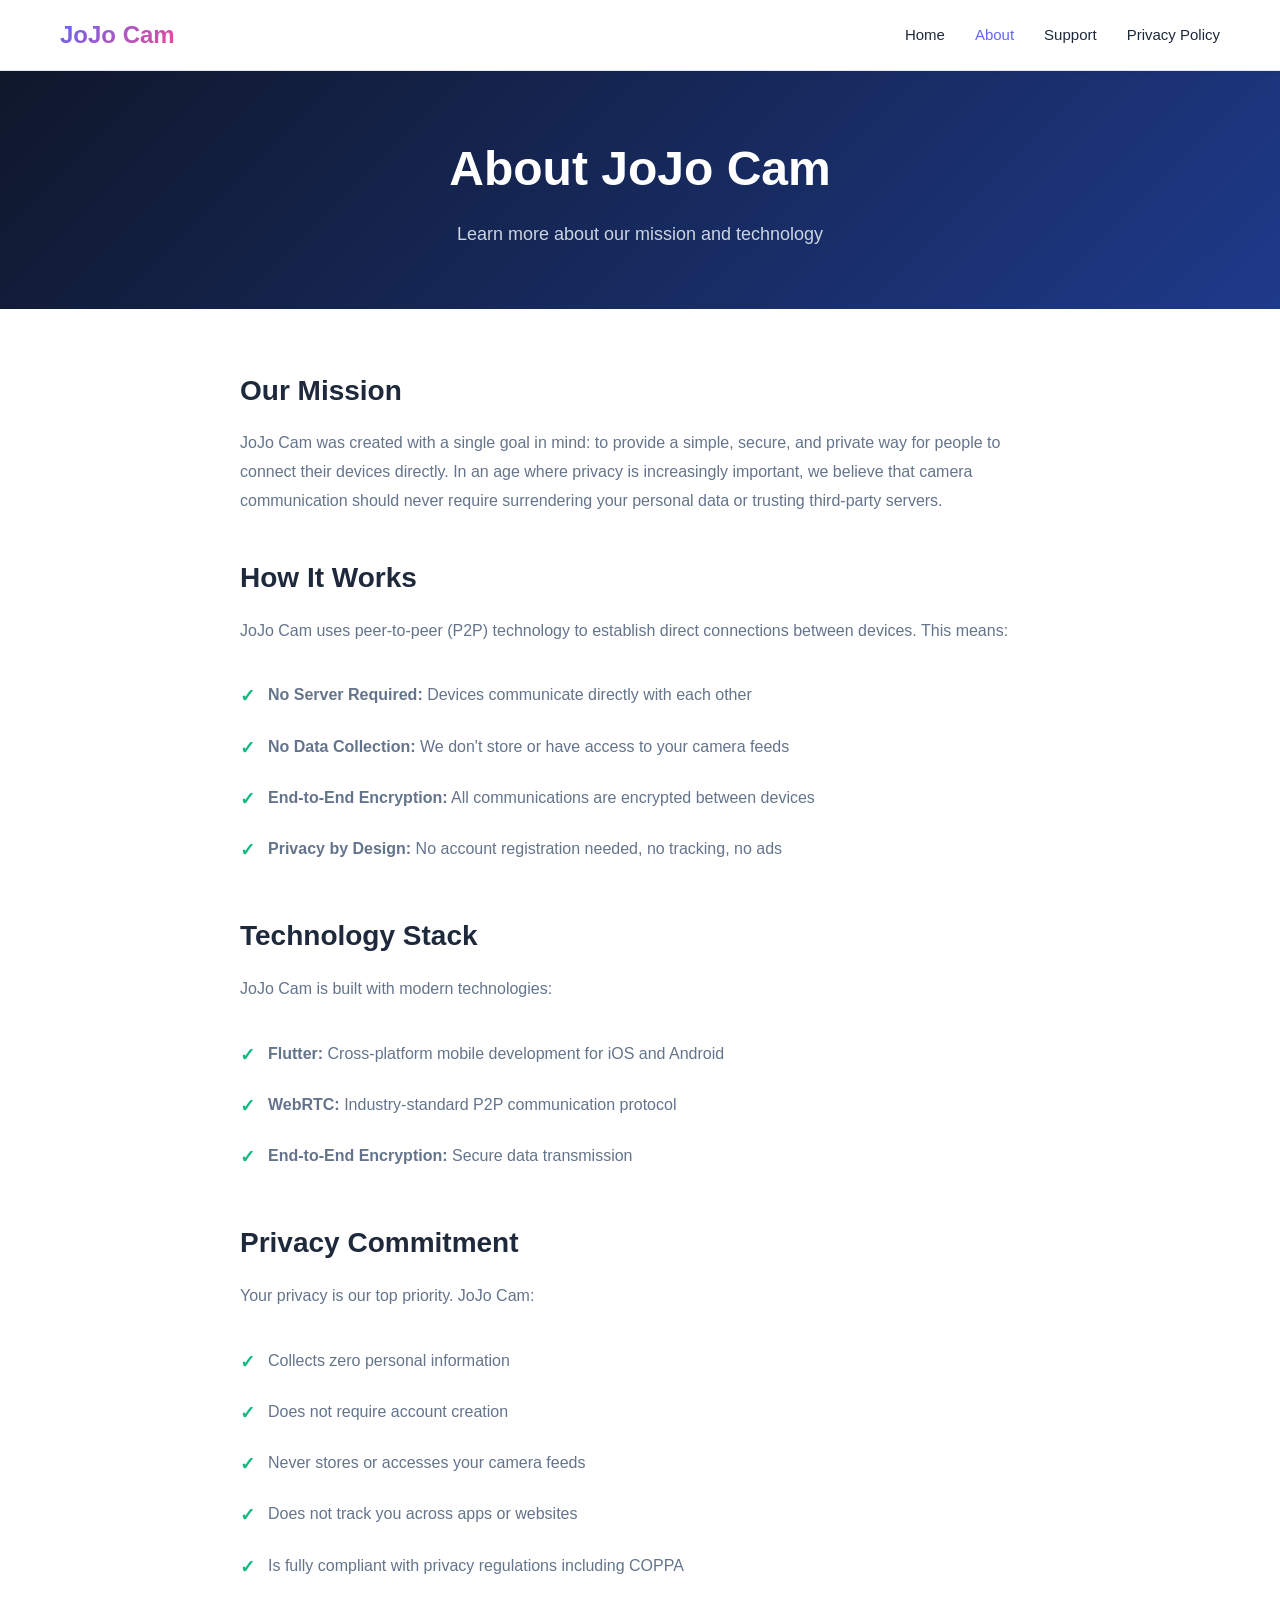
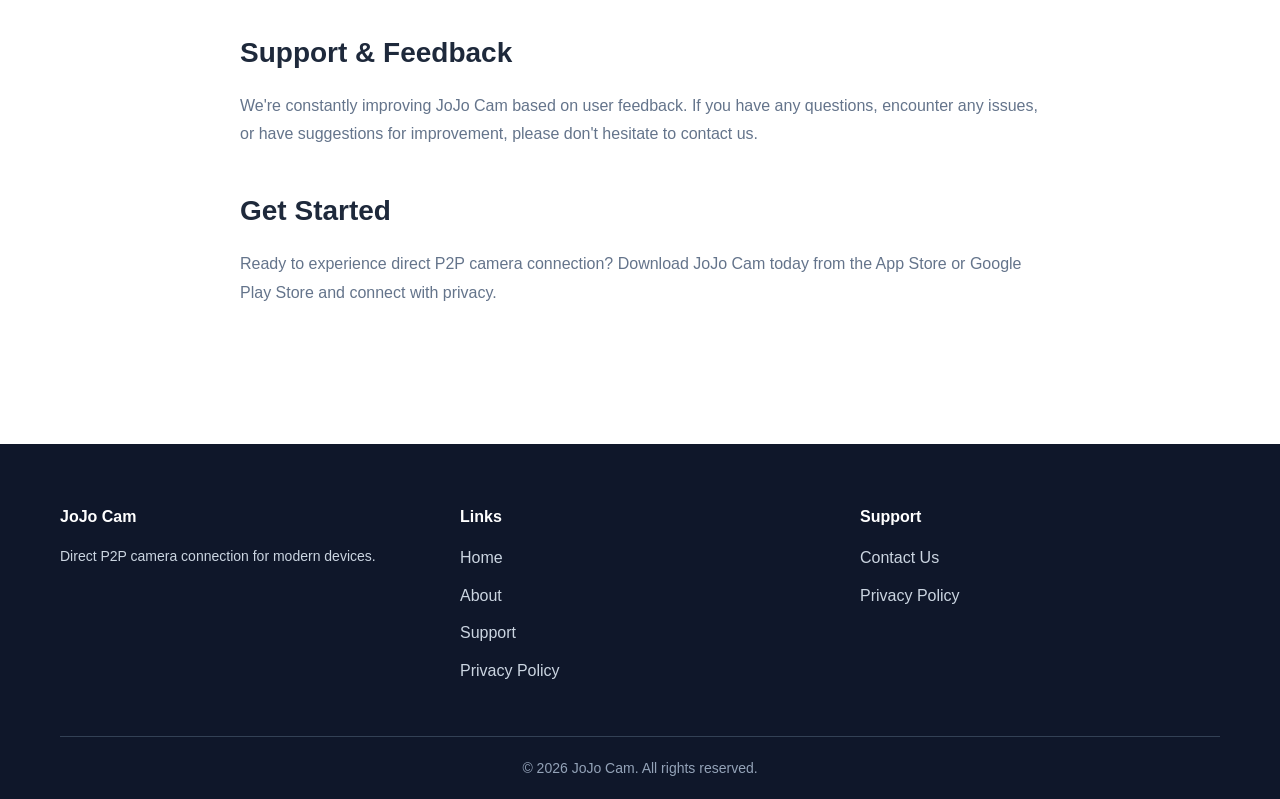
==== about.html @ 6896fc53 "first init first init" ====
<!DOCTYPE html>
<html lang="en">
<head>
    <meta charset="UTF-8">
    <meta name="viewport" content="width=device-width, initial-scale=1.0">
    <title>About JoJo Cam</title>
    <link rel="stylesheet" href="styles.css">
</head>
<body>
    <!-- Navigation -->
    <nav class="navbar">
        <div class="nav-container">
            <div class="logo">
                <a href="index.html">
                    <span class="logo-text">JoJo Cam</span>
                </a>
            </div>
            <ul class="nav-menu">
                <li><a href="index.html">Home</a></li>
                <li><a href="about.html" class="active">About</a></li>
                <li><a href="support.html">Support</a></li>
                <li><a href="privacy.html">Privacy Policy</a></li>
            </ul>
        </div>
    </nav>

    <!-- Page Header -->
    <section class="page-header">
        <div class="container">
            <h1>About JoJo Cam</h1>
            <p>Learn more about our mission and technology</p>
        </div>
    </section>

    <!-- Main Content -->
    <section class="content">
        <div class="container">
            <div class="content-wrapper">
                <h2>Our Mission</h2>
                <p>
                    JoJo Cam was created with a single goal in mind: to provide a simple, secure, and private way for people to connect their devices directly. In an age where privacy is increasingly important, we believe that camera communication should never require surrendering your personal data or trusting third-party servers.
                </p>

                <h2>How It Works</h2>
                <p>
                    JoJo Cam uses peer-to-peer (P2P) technology to establish direct connections between devices. This means:
                </p>
                <ul class="feature-list">
                    <li><strong>No Server Required:</strong> Devices communicate directly with each other</li>
                    <li><strong>No Data Collection:</strong> We don't store or have access to your camera feeds</li>
                    <li><strong>End-to-End Encryption:</strong> All communications are encrypted between devices</li>
                    <li><strong>Privacy by Design:</strong> No account registration needed, no tracking, no ads</li>
                </ul>

                <h2>Technology Stack</h2>
                <p>
                    JoJo Cam is built with modern technologies:
                </p>
                <ul class="feature-list">
                    <li><strong>Flutter:</strong> Cross-platform mobile development for iOS and Android</li>
                    <li><strong>WebRTC:</strong> Industry-standard P2P communication protocol</li>
                    <li><strong>End-to-End Encryption:</strong> Secure data transmission</li>
                </ul>

                <h2>Privacy Commitment</h2>
                <p>
                    Your privacy is our top priority. JoJo Cam:
                </p>
                <ul class="feature-list">
                    <li>Collects zero personal information</li>
                    <li>Does not require account creation</li>
                    <li>Never stores or accesses your camera feeds</li>
                    <li>Does not track you across apps or websites</li>
                    <li>Is fully compliant with privacy regulations including COPPA</li>
                </ul>

                <h2>Support & Feedback</h2>
                <p>
                    We're constantly improving JoJo Cam based on user feedback. If you have any questions, encounter any issues, or have suggestions for improvement, please don't hesitate to <a href="support.html">contact us</a>.
                </p>

                <h2>Get Started</h2>
                <p>
                    Ready to experience direct P2P camera connection? Download JoJo Cam today from the App Store or Google Play Store and connect with privacy.
                </p>
            </div>
        </div>
    </section>

    <!-- Footer -->
    <footer class="footer">
        <div class="container">
            <div class="footer-content">
                <div class="footer-section">
                    <h4>JoJo Cam</h4>
                    <p>Direct P2P camera connection for modern devices.</p>
                </div>
                <div class="footer-section">
                    <h4>Links</h4>
                    <ul>
                        <li><a href="index.html">Home</a></li>
                        <li><a href="about.html">About</a></li>
                        <li><a href="support.html">Support</a></li>
                        <li><a href="privacy.html">Privacy Policy</a></li>
                    </ul>
                </div>
                <div class="footer-section">
                    <h4>Support</h4>
                    <ul>
                        <li><a href="support.html">Contact Us</a></li>
                        <li><a href="privacy.html">Privacy Policy</a></li>
                    </ul>
                </div>
            </div>
            <div class="footer-bottom">
                <p>&copy; 2026 JoJo Cam. All rights reserved.</p>
            </div>
        </div>
    </footer>
</body>
</html>
---- styles.css ----
/* Global Styles */
* {
    margin: 0;
    padding: 0;
    box-sizing: border-box;
}

:root {
    --primary-color: #6366f1;
    --secondary-color: #ec4899;
    --dark-bg: #0f172a;
    --light-bg: #f8fafc;
    --text-dark: #1e293b;
    --text-light: #64748b;
    --border-color: #e2e8f0;
    --success-color: #10b981;
}

html {
    scroll-behavior: smooth;
}

body {
    font-family: -apple-system, BlinkMacSystemFont, 'Segoe UI', Roboto, 'Helvetica Neue', Arial, sans-serif;
    line-height: 1.6;
    color: var(--text-dark);
    background-color: #ffffff;
}

a {
    text-decoration: none;
    color: inherit;
    transition: color 0.3s ease;
}

/* Container */
.container {
    max-width: 1200px;
    margin: 0 auto;
    padding: 0 20px;
}

/* Navigation */
.navbar {
    background-color: #ffffff;
    border-bottom: 1px solid var(--border-color);
    position: sticky;
    top: 0;
    z-index: 100;
    box-shadow: 0 1px 3px rgba(0, 0, 0, 0.05);
}

.nav-container {
    max-width: 1200px;
    margin: 0 auto;
    padding: 0 20px;
    display: flex;
    justify-content: space-between;
    align-items: center;
    height: 70px;
}

.logo a {
    font-size: 24px;
    font-weight: 700;
    background: linear-gradient(135deg, var(--primary-color), var(--secondary-color));
    -webkit-background-clip: text;
    -webkit-text-fill-color: transparent;
    background-clip: text;
}

.nav-menu {
    display: flex;
    list-style: none;
    gap: 30px;
}

.nav-menu a {
    color: var(--text-dark);
    font-weight: 500;
    font-size: 15px;
    transition: color 0.3s ease;
}

.nav-menu a:hover,
.nav-menu a.active {
    color: var(--primary-color);
}

/* Hero Section */
.hero {
    background: linear-gradient(135deg, var(--dark-bg) 0%, #1e3a8a 100%);
    color: white;
    padding: 80px 20px;
    text-align: center;
}

.hero-container {
    max-width: 1200px;
    margin: 0 auto;
    display: grid;
    grid-template-columns: 1fr 1fr;
    gap: 60px;
    align-items: center;
}

.hero-content {
    text-align: left;
}

.hero h1 {
    font-size: 56px;
    font-weight: 800;
    margin-bottom: 16px;
    line-height: 1.2;
}

.hero-subtitle {
    font-size: 24px;
    color: var(--secondary-color);
    margin-bottom: 16px;
    font-weight: 600;
}

.hero-description {
    font-size: 18px;
    color: #cbd5e1;
    margin-bottom: 32px;
    line-height: 1.7;
}

.hero-buttons {
    display: flex;
    gap: 16px;
    flex-wrap: wrap;
}

.image-placeholder {
    background: linear-gradient(135deg, #667eea 0%, #764ba2 100%);
    border-radius: 20px;
    height: 400px;
    display: flex;
    align-items: center;
    justify-content: center;
    font-size: 120px;
    color: white;
}

/* Buttons */
.btn {
    display: inline-block;
    padding: 12px 28px;
    border-radius: 8px;
    font-weight: 600;
    font-size: 16px;
    transition: all 0.3s ease;
    cursor: pointer;
    border: none;
    text-align: center;
}

.btn-primary {
    background-color: var(--primary-color);
    color: white;
}

.btn-primary:hover {
    background-color: #4f46e5;
    transform: translateY(-2px);
    box-shadow: 0 10px 20px rgba(99, 102, 241, 0.2);
}

.btn-secondary {
    background-color: transparent;
    color: white;
    border: 2px solid white;
}

.btn-secondary:hover {
    background-color: white;
    color: var(--primary-color);
}

.btn-large {
    padding: 16px 40px;
    font-size: 18px;
}

/* Features Section */
.features {
    padding: 80px 20px;
    background-color: var(--light-bg);
}

.features h2 {
    font-size: 42px;
    font-weight: 700;
    text-align: center;
    margin-bottom: 60px;
    color: var(--text-dark);
}

.features-grid {
    display: grid;
    grid-template-columns: repeat(auto-fit, minmax(250px, 1fr));
    gap: 30px;
    max-width: 1200px;
    margin: 0 auto;
}

.feature-card {
    background: white;
    padding: 40px;
    border-radius: 12px;
    text-align: center;
    box-shadow: 0 4px 6px rgba(0, 0, 0, 0.07);
    transition: all 0.3s ease;
}

.feature-card:hover {
    transform: translateY(-8px);
    box-shadow: 0 12px 24px rgba(0, 0, 0, 0.1);
}

.feature-icon {
    font-size: 48px;
    margin-bottom: 16px;
}

.feature-card h3 {
    font-size: 20px;
    margin-bottom: 12px;
    color: var(--text-dark);
}

.feature-card p {
    color: var(--text-light);
    line-height: 1.6;
}

/* Download Section */
.download {
    padding: 80px 20px;
    background: linear-gradient(135deg, var(--primary-color) 0%, var(--secondary-color) 100%);
    color: white;
    text-align: center;
}

.download h2 {
    font-size: 42px;
    font-weight: 700;
    margin-bottom: 16px;
}

.download p {
    font-size: 18px;
    margin-bottom: 40px;
    opacity: 0.95;
}

.download-buttons {
    display: flex;
    gap: 20px;
    justify-content: center;
    flex-wrap: wrap;
}

.download .btn {
    background-color: white;
    color: var(--primary-color);
}

.download .btn:hover {
    background-color: var(--light-bg);
}

/* Page Header */
.page-header {
    background: linear-gradient(135deg, var(--dark-bg) 0%, #1e3a8a 100%);
    color: white;
    padding: 60px 20px;
    text-align: center;
}

.page-header h1 {
    font-size: 48px;
    font-weight: 800;
    margin-bottom: 12px;
}

.page-header p {
    font-size: 18px;
    color: #cbd5e1;
}

/* Content Section */
.content {
    padding: 60px 20px;
}

.content-wrapper {
    max-width: 800px;
    margin: 0 auto;
}

.content-wrapper h2 {
    font-size: 28px;
    font-weight: 700;
    margin-top: 40px;
    margin-bottom: 16px;
    color: var(--text-dark);
}

.content-wrapper h2:first-child {
    margin-top: 0;
}

.content-wrapper p {
    color: var(--text-light);
    margin-bottom: 16px;
    line-height: 1.8;
}

.feature-list {
    list-style: none;
    margin: 24px 0;
}

.feature-list li {
    padding: 12px 0;
    padding-left: 28px;
    position: relative;
    color: var(--text-light);
    line-height: 1.7;
}

.feature-list li:before {
    content: "✓";
    position: absolute;
    left: 0;
    color: var(--success-color);
    font-weight: bold;
    font-size: 18px;
}

/* Support Container */
.support-container {
    max-width: 900px;
    margin: 0 auto;
}

.support-container p {
    color: var(--text-light);
    margin-bottom: 32px;
    font-size: 16px;
    line-height: 1.8;
}

.form-container {
    background: var(--light-bg);
    border-radius: 12px;
    padding: 20px;
    margin-top: 30px;
}

.form-container iframe {
    border-radius: 8px;
}

/* Privacy Content */
.privacy-content {
    max-width: 800px;
    margin: 0 auto;
}

.privacy-content h3 {
    font-size: 22px;
    font-weight: 700;
    margin-top: 32px;
    margin-bottom: 16px;
    color: var(--text-dark);
}

.privacy-content h3:first-of-type {
    margin-top: 0;
}

.privacy-content p {
    color: var(--text-light);
    margin-bottom: 16px;
    line-height: 1.8;
}

.privacy-content strong {
    color: var(--text-dark);
    font-weight: 600;
}

.privacy-content ul {
    list-style: none;
    margin: 16px 0;
}

.privacy-content li {
    padding: 8px 0;
    padding-left: 24px;
    position: relative;
    color: var(--text-light);
    line-height: 1.7;
}

.privacy-content li:before {
    content: "•";
    position: absolute;
    left: 0;
    color: var(--primary-color);
    font-weight: bold;
}

/* Footer */
.footer {
    background-color: var(--dark-bg);
    color: white;
    padding: 60px 20px 20px;
    margin-top: 60px;
}

.footer-content {
    display: grid;
    grid-template-columns: repeat(auto-fit, minmax(250px, 1fr));
    gap: 40px;
    margin-bottom: 40px;
}

.footer-section h4 {
    font-size: 16px;
    font-weight: 700;
    margin-bottom: 16px;
    color: white;
}

.footer-section p {
    color: #cbd5e1;
    margin-bottom: 12px;
    font-size: 14px;
    line-height: 1.6;
}

.footer-section ul {
    list-style: none;
}

.footer-section li {
    margin-bottom: 12px;
}

.footer-section a {
    color: #cbd5e1;
    transition: color 0.3s ease;
}

.footer-section a:hover {
    color: var(--primary-color);
}

.footer-bottom {
    border-top: 1px solid #334155;
    padding-top: 20px;
    text-align: center;
    color: #94a3b8;
    font-size: 14px;
}

/* Responsive Design */
@media (max-width: 768px) {
    .nav-menu {
        gap: 15px;
    }

    .hero-container {
        grid-template-columns: 1fr;
        gap: 40px;
    }

    .hero h1 {
        font-size: 42px;
    }

    .hero-subtitle {
        font-size: 20px;
    }

    .hero-description {
        font-size: 16px;
    }

    .image-placeholder {
        height: 300px;
        font-size: 80px;
    }

    .hero-buttons {
        flex-direction: column;
    }

    .hero-buttons .btn {
        width: 100%;
    }

    .features h2,
    .download h2 {
        font-size: 32px;
    }

    .features-grid {
        grid-template-columns: 1fr;
    }

    .download-buttons {
        flex-direction: column;
    }

    .download-buttons .btn {
        width: 100%;
    }

    .page-header h1 {
        font-size: 36px;
    }

    .content-wrapper h2 {
        font-size: 24px;
    }

    .feature-list li {
        padding-left: 24px;
    }
}

@media (max-width: 480px) {
    .nav-container {
        height: auto;
        flex-direction: column;
        gap: 15px;
        padding: 15px 20px;
    }

    .nav-menu {
        flex-direction: column;
        gap: 10px;
        width: 100%;
    }

    .hero h1 {
        font-size: 32px;
    }

    .hero-subtitle {
        font-size: 18px;
    }

    .hero-description {
        font-size: 14px;
    }

    .features h2,
    .download h2 {
        font-size: 26px;
    }

    .page-header h1 {
        font-size: 28px;
    }

    .form-container {
        padding: 10px;
    }
}
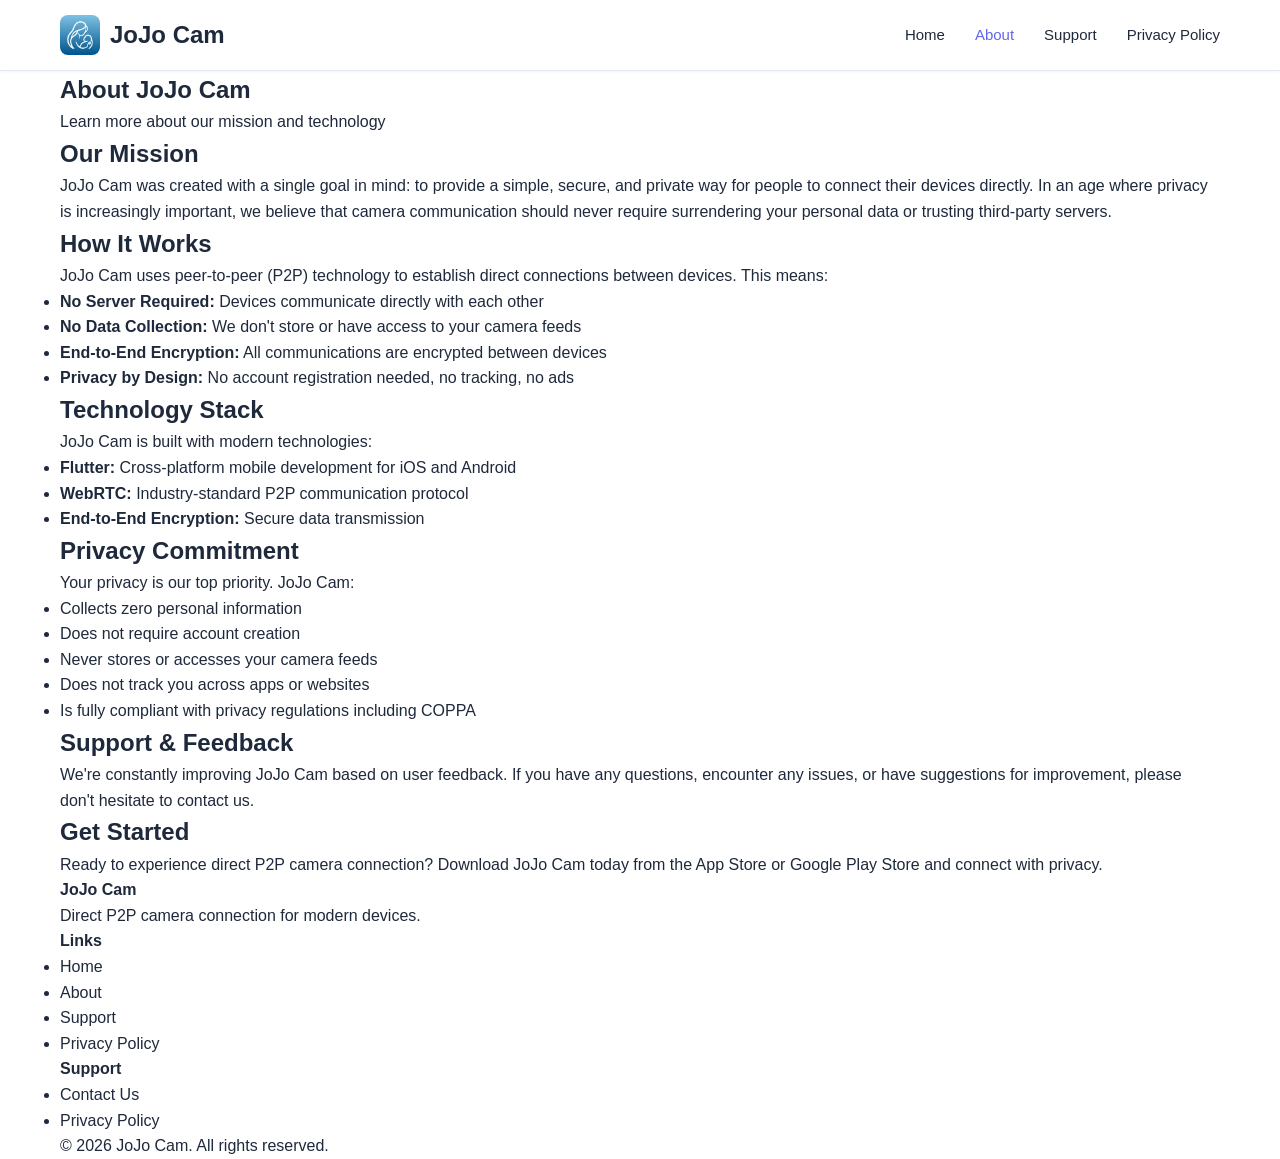
==== commit 1048d6a5: "add icon add icon" ====
--- a/about.html
+++ b/about.html
@@ -12,6 +12,7 @@
         <div class="nav-container">
             <div class="logo">
                 <a href="index.html">
+                    <img src="assets/app_icon.png" alt="JoJo Cam" class="logo-icon">
                     <span class="logo-text">JoJo Cam</span>
                 </a>
             </div>
--- a/styles.css
+++ b/styles.css
@@ -61,12 +61,20 @@
 }
 
 .logo a {
+    display: flex;
+    align-items: center;
+    gap: 10px;
     font-size: 24px;
     font-weight: 700;
-    background: linear-gradient(135deg, var(--primary-color), var(--secondary-color));
-    -webkit-background-clip: text;
-    -webkit-text-fill-color: transparent;
-    background-clip: text;
+    text-decoration: none;
+    color: var(--text-dark);
+}
+
+.logo-icon {
+    width: 40px;
+    height: 40px;
+    border-radius: 8px;
+    object-fit: contain;
 }
 
 .nav-menu {
@@ -127,15 +135,12 @@
     color: #cbd5e1;
     margin-bottom: 32px;
     line-height: 1.7;
-}
-
-.hero-buttons {
-    display: flex;
-    gap: 16px;
-    flex-wrap: wrap;
-}
-
-.image-placeholder {
+}hero-icon {
+    width: 100%;
+    max-width: 400px;
+    height: auto;
+    border-radius: 20px;
+    box-shadow: 0 20px 40px rgba(99, 102, 241, 0.2)er {
     background: linear-gradient(135deg, #667eea 0%, #764ba2 100%);
     border-radius: 20px;
     height: 400px;
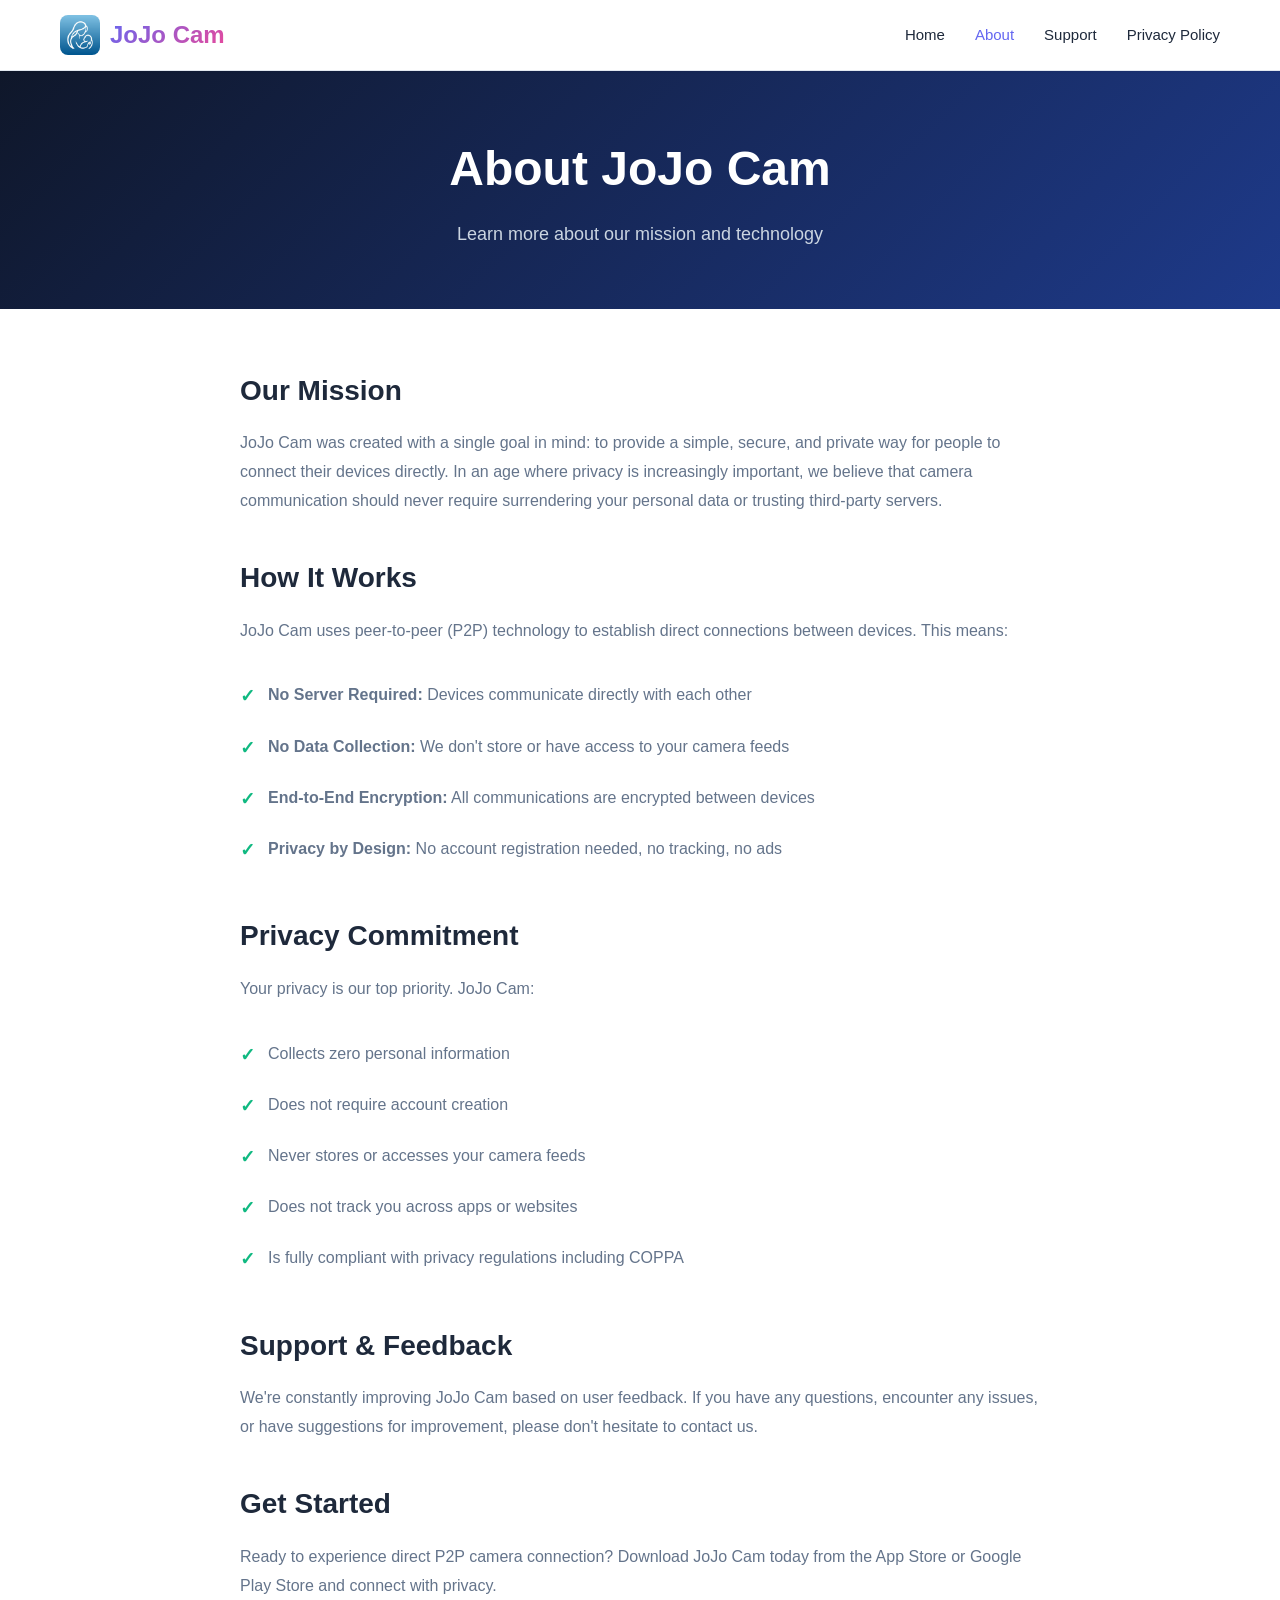
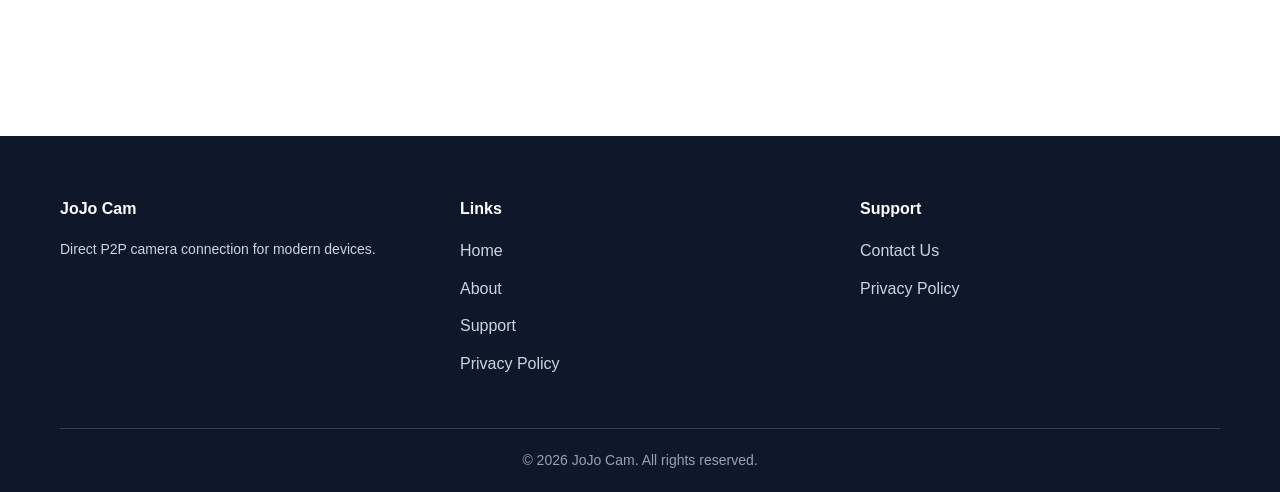
==== commit 13e1fd43: "update update" ====
--- a/about.html
+++ b/about.html
@@ -51,16 +51,6 @@
                     <li><strong>No Data Collection:</strong> We don't store or have access to your camera feeds</li>
                     <li><strong>End-to-End Encryption:</strong> All communications are encrypted between devices</li>
                     <li><strong>Privacy by Design:</strong> No account registration needed, no tracking, no ads</li>
-                </ul>
-
-                <h2>Technology Stack</h2>
-                <p>
-                    JoJo Cam is built with modern technologies:
-                </p>
-                <ul class="feature-list">
-                    <li><strong>Flutter:</strong> Cross-platform mobile development for iOS and Android</li>
-                    <li><strong>WebRTC:</strong> Industry-standard P2P communication protocol</li>
-                    <li><strong>End-to-End Encryption:</strong> Secure data transmission</li>
                 </ul>
 
                 <h2>Privacy Commitment</h2>
--- a/styles.css
+++ b/styles.css
@@ -77,6 +77,13 @@
     object-fit: contain;
 }
 
+.logo-text {
+    background: linear-gradient(135deg, var(--primary-color), var(--secondary-color));
+    -webkit-background-clip: text;
+    -webkit-text-fill-color: transparent;
+    background-clip: text;
+}
+
 .nav-menu {
     display: flex;
     list-style: none;
@@ -135,20 +142,20 @@
     color: #cbd5e1;
     margin-bottom: 32px;
     line-height: 1.7;
-}hero-icon {
+}
+
+.hero-image {
+    display: flex;
+    justify-content: center;
+    align-items: center;
+}
+
+.hero-icon {
     width: 100%;
-    max-width: 400px;
+    max-width: 350px;
     height: auto;
     border-radius: 20px;
-    box-shadow: 0 20px 40px rgba(99, 102, 241, 0.2)er {
-    background: linear-gradient(135deg, #667eea 0%, #764ba2 100%);
-    border-radius: 20px;
-    height: 400px;
-    display: flex;
-    align-items: center;
-    justify-content: center;
-    font-size: 120px;
-    color: white;
+    box-shadow: 0 20px 40px rgba(99, 102, 241, 0.2);
 }
 
 /* Buttons */
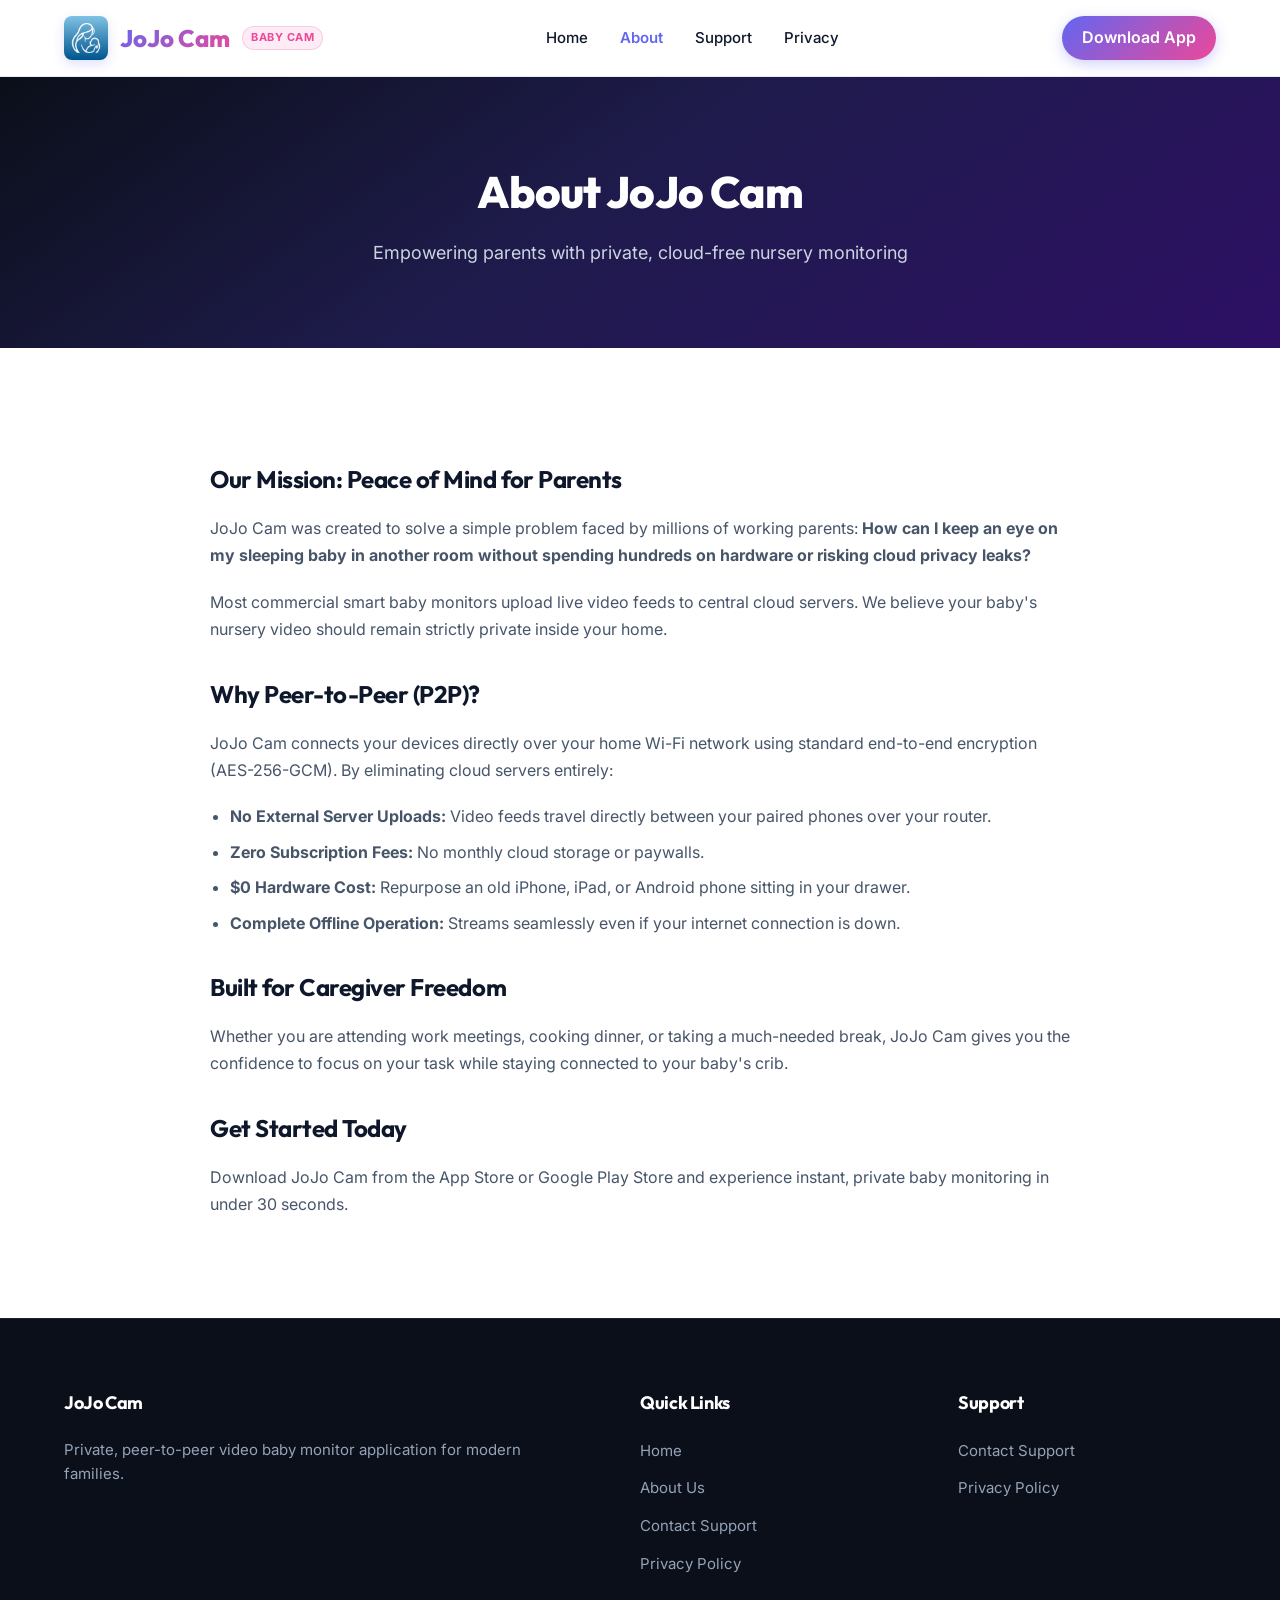
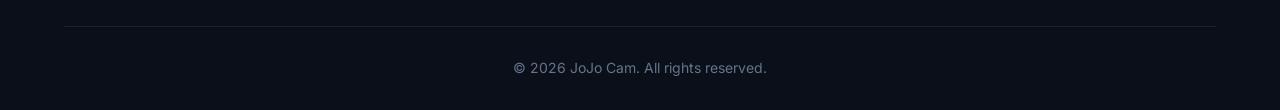
==== commit e7e591ec: "refine for new releases" ====
--- a/about.html
+++ b/about.html
@@ -3,7 +3,8 @@
 <head>
     <meta charset="UTF-8">
     <meta name="viewport" content="width=device-width, initial-scale=1.0">
-    <title>About JoJo Cam</title>
+    <title>About JoJo Cam - Private P2P Baby Monitor</title>
+    <meta name="description" content="Learn about JoJo Cam's mission to provide WFH parents with a private, zero-cloud baby monitor by repurposing spare smartphones over local Wi-Fi.">
     <link rel="stylesheet" href="styles.css">
 </head>
 <body>
@@ -12,16 +13,18 @@
         <div class="nav-container">
             <div class="logo">
                 <a href="index.html">
-                    <img src="assets/app_icon.png" alt="JoJo Cam" class="logo-icon">
+                    <img src="assets/app_icon.png" alt="JoJo Cam App Icon" class="logo-icon">
                     <span class="logo-text">JoJo Cam</span>
+                    <span class="logo-badge">Baby Cam</span>
                 </a>
             </div>
             <ul class="nav-menu">
                 <li><a href="index.html">Home</a></li>
                 <li><a href="about.html" class="active">About</a></li>
                 <li><a href="support.html">Support</a></li>
-                <li><a href="privacy.html">Privacy Policy</a></li>
+                <li><a href="privacy.html">Privacy</a></li>
             </ul>
+            <a href="index.html#download" class="nav-cta">Download App</a>
         </div>
     </nav>
 
@@ -29,7 +32,7 @@
     <section class="page-header">
         <div class="container">
             <h1>About JoJo Cam</h1>
-            <p>Learn more about our mission and technology</p>
+            <p>Empowering parents with private, cloud-free nursery monitoring</p>
         </div>
     </section>
 
@@ -37,42 +40,33 @@
     <section class="content">
         <div class="container">
             <div class="content-wrapper">
-                <h2>Our Mission</h2>
+                <h2>Our Mission: Peace of Mind for Parents</h2>
                 <p>
-                    JoJo Cam was created with a single goal in mind: to provide a simple, secure, and private way for people to connect their devices directly. In an age where privacy is increasingly important, we believe that camera communication should never require surrendering your personal data or trusting third-party servers.
+                    JoJo Cam was created to solve a simple problem faced by millions of working parents: <strong>How can I keep an eye on my sleeping baby in another room without spending hundreds on hardware or risking cloud privacy leaks?</strong>
+                </p>
+                <p>
+                    Most commercial smart baby monitors upload live video feeds to central cloud servers. We believe your baby's nursery video should remain strictly private inside your home.
                 </p>
 
-                <h2>How It Works</h2>
+                <h2>Why Peer-to-Peer (P2P)?</h2>
                 <p>
-                    JoJo Cam uses peer-to-peer (P2P) technology to establish direct connections between devices. This means:
+                    JoJo Cam connects your devices directly over your home Wi-Fi network using standard end-to-end encryption (AES-256-GCM). By eliminating cloud servers entirely:
                 </p>
                 <ul class="feature-list">
-                    <li><strong>No Server Required:</strong> Devices communicate directly with each other</li>
-                    <li><strong>No Data Collection:</strong> We don't store or have access to your camera feeds</li>
-                    <li><strong>End-to-End Encryption:</strong> All communications are encrypted between devices</li>
-                    <li><strong>Privacy by Design:</strong> No account registration needed, no tracking, no ads</li>
+                    <li><strong>No External Server Uploads:</strong> Video feeds travel directly between your paired phones over your router.</li>
+                    <li><strong>Zero Subscription Fees:</strong> No monthly cloud storage or paywalls.</li>
+                    <li><strong>$0 Hardware Cost:</strong> Repurpose an old iPhone, iPad, or Android phone sitting in your drawer.</li>
+                    <li><strong>Complete Offline Operation:</strong> Streams seamlessly even if your internet connection is down.</li>
                 </ul>
 
-                <h2>Privacy Commitment</h2>
+                <h2>Built for Caregiver Freedom</h2>
                 <p>
-                    Your privacy is our top priority. JoJo Cam:
-                </p>
-                <ul class="feature-list">
-                    <li>Collects zero personal information</li>
-                    <li>Does not require account creation</li>
-                    <li>Never stores or accesses your camera feeds</li>
-                    <li>Does not track you across apps or websites</li>
-                    <li>Is fully compliant with privacy regulations including COPPA</li>
-                </ul>
-
-                <h2>Support & Feedback</h2>
-                <p>
-                    We're constantly improving JoJo Cam based on user feedback. If you have any questions, encounter any issues, or have suggestions for improvement, please don't hesitate to <a href="support.html">contact us</a>.
+                    Whether you are attending work meetings, cooking dinner, or taking a much-needed break, JoJo Cam gives you the confidence to focus on your task while staying connected to your baby's crib.
                 </p>
 
-                <h2>Get Started</h2>
+                <h2>Get Started Today</h2>
                 <p>
-                    Ready to experience direct P2P camera connection? Download JoJo Cam today from the App Store or Google Play Store and connect with privacy.
+                    Download JoJo Cam from the App Store or Google Play Store and experience instant, private baby monitoring in under 30 seconds.
                 </p>
             </div>
         </div>
@@ -84,21 +78,21 @@
             <div class="footer-content">
                 <div class="footer-section">
                     <h4>JoJo Cam</h4>
-                    <p>Direct P2P camera connection for modern devices.</p>
+                    <p>Private, peer-to-peer video baby monitor application for modern families.</p>
                 </div>
                 <div class="footer-section">
-                    <h4>Links</h4>
+                    <h4>Quick Links</h4>
                     <ul>
                         <li><a href="index.html">Home</a></li>
-                        <li><a href="about.html">About</a></li>
-                        <li><a href="support.html">Support</a></li>
+                        <li><a href="about.html">About Us</a></li>
+                        <li><a href="support.html">Contact Support</a></li>
                         <li><a href="privacy.html">Privacy Policy</a></li>
                     </ul>
                 </div>
                 <div class="footer-section">
                     <h4>Support</h4>
                     <ul>
-                        <li><a href="support.html">Contact Us</a></li>
+                        <li><a href="support.html">Contact Support</a></li>
                         <li><a href="privacy.html">Privacy Policy</a></li>
                     </ul>
                 </div>
--- a/styles.css
+++ b/styles.css
@@ -1,590 +1,871 @@
-/* Global Styles */
+@import url('https://fonts.googleapis.com/css2?family=Inter:wght@300;400;500;600;700&family=Outfit:wght@500;600;700;800&display=swap');
+
+/* --- Root Tokens & Variables --- */
+:root {
+    --font-heading: 'Outfit', -apple-system, BlinkMacSystemFont, sans-serif;
+    --font-body: 'Inter', -apple-system, BlinkMacSystemFont, sans-serif;
+    
+    --primary: #6366f1;
+    --primary-hover: #4f46e5;
+    --pink-accent: #ec4899;
+    --rose-accent: #f43f5e;
+    --purple-accent: #8b5cf6;
+    --emerald-accent: #10b981;
+    
+    --grad-main: linear-gradient(135deg, #6366f1 0%, #ec4899 100%);
+    --grad-hero: linear-gradient(145deg, #0b0f19 0%, #1e1b4b 45%, #2e1065 100%);
+    --grad-card-glow: linear-gradient(135deg, rgba(99, 102, 241, 0.15), rgba(236, 72, 153, 0.15));
+    
+    --dark-bg: #0b0f19;
+    --dark-card: #151c2c;
+    --light-bg: #f8fafc;
+    --text-dark: #0f172a;
+    --text-muted: #475569;
+    --text-light: #94a3b8;
+    
+    --glass-bg: rgba(255, 255, 255, 0.75);
+    --glass-border: rgba(226, 232, 240, 0.8);
+    --glass-shadow: 0 20px 40px -15px rgba(0, 0, 0, 0.07);
+    --radius-sm: 8px;
+    --radius-md: 16px;
+    --radius-lg: 24px;
+    --radius-full: 9999px;
+}
+
+/* --- Global Reset & Base --- */
 * {
     margin: 0;
     padding: 0;
     box-sizing: border-box;
 }
 
-:root {
-    --primary-color: #6366f1;
-    --secondary-color: #ec4899;
-    --dark-bg: #0f172a;
-    --light-bg: #f8fafc;
-    --text-dark: #1e293b;
-    --text-light: #64748b;
-    --border-color: #e2e8f0;
-    --success-color: #10b981;
-}
-
 html {
     scroll-behavior: smooth;
 }
 
 body {
-    font-family: -apple-system, BlinkMacSystemFont, 'Segoe UI', Roboto, 'Helvetica Neue', Arial, sans-serif;
+    font-family: var(--font-body);
     line-height: 1.6;
     color: var(--text-dark);
-    background-color: #ffffff;
+    background-color: var(--light-bg);
+    overflow-x: hidden;
+    -webkit-font-smoothing: antialiased;
+}
+
+h1, h2, h3, h4, h5, h6 {
+    font-family: var(--font-heading);
+    color: var(--text-dark);
+    letter-spacing: -0.02em;
 }
 
 a {
     text-decoration: none;
     color: inherit;
-    transition: color 0.3s ease;
-}
-
-/* Container */
+    transition: all 0.25s ease;
+}
+
+img {
+    max-width: 100%;
+    height: auto;
+}
+
 .container {
     max-width: 1200px;
     margin: 0 auto;
-    padding: 0 20px;
-}
-
-/* Navigation */
+    padding: 0 24px;
+}
+
+/* --- Navigation Bar --- */
 .navbar {
-    background-color: #ffffff;
-    border-bottom: 1px solid var(--border-color);
+    background: rgba(255, 255, 255, 0.9);
+    backdrop-filter: blur(12px);
+    -webkit-backdrop-filter: blur(12px);
+    border-bottom: 1px solid var(--glass-border);
     position: sticky;
     top: 0;
-    z-index: 100;
-    box-shadow: 0 1px 3px rgba(0, 0, 0, 0.05);
+    z-index: 1000;
+    transition: all 0.3s ease;
 }
 
 .nav-container {
     max-width: 1200px;
     margin: 0 auto;
-    padding: 0 20px;
+    padding: 0 24px;
     display: flex;
     justify-content: space-between;
     align-items: center;
-    height: 70px;
+    height: 76px;
 }
 
 .logo a {
     display: flex;
     align-items: center;
-    gap: 10px;
+    gap: 12px;
+    text-decoration: none;
+}
+
+.logo-icon {
+    width: 44px;
+    height: 44px;
+    border-radius: var(--radius-sm);
+    object-fit: contain;
+    box-shadow: 0 4px 12px rgba(99, 102, 241, 0.2);
+}
+
+.logo-text {
+    font-family: var(--font-heading);
     font-size: 24px;
-    font-weight: 700;
-    text-decoration: none;
-    color: var(--text-dark);
-}
-
-.logo-icon {
-    width: 40px;
-    height: 40px;
-    border-radius: 8px;
-    object-fit: contain;
-}
-
-.logo-text {
-    background: linear-gradient(135deg, var(--primary-color), var(--secondary-color));
+    font-weight: 800;
+    background: var(--grad-main);
     -webkit-background-clip: text;
     -webkit-text-fill-color: transparent;
     background-clip: text;
 }
 
+.logo-badge {
+    background: rgba(236, 72, 153, 0.1);
+    color: var(--pink-accent);
+    font-size: 11px;
+    font-weight: 700;
+    padding: 2px 8px;
+    border-radius: var(--radius-full);
+    text-transform: uppercase;
+    letter-spacing: 0.05em;
+    border: 1px solid rgba(236, 72, 153, 0.2);
+}
+
 .nav-menu {
     display: flex;
+    align-items: center;
     list-style: none;
-    gap: 30px;
+    gap: 32px;
 }
 
 .nav-menu a {
     color: var(--text-dark);
     font-weight: 500;
     font-size: 15px;
-    transition: color 0.3s ease;
 }
 
 .nav-menu a:hover,
 .nav-menu a.active {
-    color: var(--primary-color);
-}
-
-/* Hero Section */
+    color: var(--primary);
+    font-weight: 600;
+}
+
+.nav-cta {
+    background: var(--grad-main);
+    color: white !important;
+    padding: 9px 20px;
+    border-radius: var(--radius-full);
+    font-weight: 600 !important;
+    box-shadow: 0 4px 14px rgba(99, 102, 241, 0.3);
+}
+
+.nav-cta:hover {
+    transform: translateY(-1px);
+    box-shadow: 0 6px 20px rgba(236, 72, 153, 0.4);
+}
+
+/* --- Hero Section --- */
 .hero {
-    background: linear-gradient(135deg, var(--dark-bg) 0%, #1e3a8a 100%);
-    color: white;
-    padding: 80px 20px;
-    text-align: center;
+    background: var(--grad-hero);
+    color: white;
+    padding: 100px 24px 120px;
+    position: relative;
+    overflow: hidden;
+}
+
+.hero::before {
+    content: '';
+    position: absolute;
+    top: -20%;
+    right: -10%;
+    width: 600px;
+    height: 600px;
+    background: radial-gradient(circle, rgba(236, 72, 153, 0.15) 0%, rgba(99, 102, 241, 0) 70%);
+    border-radius: 50%;
+    pointer-events: none;
 }
 
 .hero-container {
     max-width: 1200px;
     margin: 0 auto;
     display: grid;
-    grid-template-columns: 1fr 1fr;
+    grid-template-columns: 1.1fr 0.9fr;
     gap: 60px;
     align-items: center;
 }
 
 .hero-content {
     text-align: left;
+    z-index: 2;
+}
+
+.pill-badge {
+    display: inline-flex;
+    align-items: center;
+    gap: 8px;
+    background: rgba(255, 255, 255, 0.1);
+    backdrop-filter: blur(10px);
+    border: 1px solid rgba(255, 255, 255, 0.2);
+    padding: 6px 16px;
+    border-radius: var(--radius-full);
+    font-size: 13px;
+    font-weight: 600;
+    color: #f1f5f9;
+    margin-bottom: 24px;
+}
+
+.pill-dot {
+    width: 8px;
+    height: 8px;
+    background-color: var(--pink-accent);
+    border-radius: 50%;
+    box-shadow: 0 0 10px var(--pink-accent);
+    animation: pulseGlow 2s infinite;
 }
 
 .hero h1 {
-    font-size: 56px;
+    color: white;
+    font-size: 52px;
     font-weight: 800;
-    margin-bottom: 16px;
-    line-height: 1.2;
-}
-
-.hero-subtitle {
-    font-size: 24px;
-    color: var(--secondary-color);
-    margin-bottom: 16px;
-    font-weight: 600;
+    line-height: 1.15;
+    margin-bottom: 20px;
+}
+
+.hero h1 span {
+    background: linear-gradient(135deg, #a5b4fc 0%, #f472b6 100%);
+    -webkit-background-clip: text;
+    -webkit-text-fill-color: transparent;
+    background-clip: text;
 }
 
 .hero-description {
-    font-size: 18px;
+    font-size: 19px;
     color: #cbd5e1;
-    margin-bottom: 32px;
-    line-height: 1.7;
-}
-
-.hero-image {
+    margin-bottom: 36px;
+    line-height: 1.6;
+    max-width: 540px;
+}
+
+.hero-trust-badges {
+    display: flex;
+    flex-wrap: wrap;
+    gap: 20px;
+    margin-bottom: 36px;
+}
+
+.trust-item {
+    display: flex;
+    align-items: center;
+    gap: 8px;
+    font-size: 14px;
+    color: #e2e8f0;
+    font-weight: 500;
+}
+
+.trust-icon {
+    font-size: 16px;
+    color: var(--emerald-accent);
+}
+
+.hero-buttons {
+    display: flex;
+    flex-wrap: wrap;
+    gap: 16px;
+}
+
+.hero-image-wrapper {
+    position: relative;
     display: flex;
     justify-content: center;
     align-items: center;
+    z-index: 2;
+}
+
+.hero-artwork-frame {
+    position: relative;
+    width: 100%;
+    max-width: 380px;
+    border-radius: var(--radius-lg);
+    padding: 12px;
+    background: rgba(255, 255, 255, 0.08);
+    backdrop-filter: blur(20px);
+    border: 1px solid rgba(255, 255, 255, 0.15);
+    box-shadow: 0 30px 60px -12px rgba(0, 0, 0, 0.4), 0 0 50px rgba(99, 102, 241, 0.3);
+    animation: float 6s ease-in-out infinite;
 }
 
 .hero-icon {
     width: 100%;
-    max-width: 350px;
     height: auto;
-    border-radius: 20px;
-    box-shadow: 0 20px 40px rgba(99, 102, 241, 0.2);
-}
-
-/* Buttons */
+    border-radius: 18px;
+    display: block;
+}
+
+.floating-card {
+    position: absolute;
+    background: rgba(15, 23, 42, 0.85);
+    backdrop-filter: blur(12px);
+    border: 1px solid rgba(255, 255, 255, 0.15);
+    padding: 12px 18px;
+    border-radius: var(--radius-md);
+    color: white;
+    display: flex;
+    align-items: center;
+    gap: 12px;
+    box-shadow: 0 15px 30px rgba(0, 0, 0, 0.3);
+    z-index: 3;
+}
+
+.floating-card-top {
+    top: -15px;
+    left: -20px;
+}
+
+.floating-card-bottom {
+    bottom: -15px;
+    right: -20px;
+}
+
+.fc-icon {
+    font-size: 24px;
+}
+
+.fc-text {
+    display: flex;
+    flex-direction: column;
+}
+
+.fc-title {
+    font-size: 13px;
+    font-weight: 700;
+    color: white;
+}
+
+.fc-subtitle {
+    font-size: 11px;
+    color: #94a3b8;
+}
+
+/* --- Buttons --- */
 .btn {
-    display: inline-block;
-    padding: 12px 28px;
-    border-radius: 8px;
+    display: inline-flex;
+    align-items: center;
+    justify-content: center;
+    gap: 10px;
+    padding: 14px 28px;
+    border-radius: var(--radius-full);
     font-weight: 600;
     font-size: 16px;
-    transition: all 0.3s ease;
+    transition: all 0.3s cubic-bezier(0.4, 0, 0.2, 1);
     cursor: pointer;
     border: none;
     text-align: center;
 }
 
 .btn-primary {
-    background-color: var(--primary-color);
-    color: white;
+    background: var(--grad-main);
+    color: white;
+    box-shadow: 0 10px 25px -5px rgba(236, 72, 153, 0.4);
 }
 
 .btn-primary:hover {
-    background-color: #4f46e5;
     transform: translateY(-2px);
-    box-shadow: 0 10px 20px rgba(99, 102, 241, 0.2);
+    box-shadow: 0 15px 35px -5px rgba(99, 102, 241, 0.5);
+    color: white;
 }
 
 .btn-secondary {
-    background-color: transparent;
-    color: white;
-    border: 2px solid white;
+    background: rgba(255, 255, 255, 0.1);
+    color: white;
+    border: 1px solid rgba(255, 255, 255, 0.25);
+    backdrop-filter: blur(10px);
 }
 
 .btn-secondary:hover {
-    background-color: white;
-    color: var(--primary-color);
-}
-
-.btn-large {
-    padding: 16px 40px;
-    font-size: 18px;
-}
-
-/* Features Section */
+    background: rgba(255, 255, 255, 0.2);
+    color: white;
+    transform: translateY(-2px);
+}
+
+.btn-store {
+    background: var(--dark-bg);
+    color: white;
+    padding: 14px 28px;
+    border-radius: var(--radius-md);
+    border: 1px solid rgba(255, 255, 255, 0.15);
+    display: inline-flex;
+    align-items: center;
+    gap: 14px;
+}
+
+.btn-store:hover {
+    background: #1e293b;
+    transform: translateY(-2px);
+    box-shadow: 0 12px 25px rgba(0, 0, 0, 0.2);
+}
+
+.store-icon {
+    font-size: 28px;
+}
+
+.store-text {
+    display: flex;
+    flex-direction: column;
+    text-align: left;
+}
+
+.store-subtitle {
+    font-size: 11px;
+    text-transform: uppercase;
+    color: #94a3b8;
+    font-weight: 500;
+    letter-spacing: 0.05em;
+}
+
+.store-title {
+    font-size: 17px;
+    font-weight: 700;
+    color: white;
+    line-height: 1.2;
+}
+
+/* --- Section Headers --- */
+.section-header {
+    text-align: center;
+    max-width: 650px;
+    margin: 0 auto 60px;
+}
+
+.section-tag {
+    color: var(--pink-accent);
+    font-size: 13px;
+    font-weight: 700;
+    text-transform: uppercase;
+    letter-spacing: 0.1em;
+    margin-bottom: 12px;
+    display: block;
+}
+
+.section-header h2 {
+    font-size: 38px;
+    font-weight: 800;
+    line-height: 1.2;
+    margin-bottom: 16px;
+}
+
+.section-header p {
+    font-size: 17px;
+    color: var(--text-muted);
+}
+
+/* --- Features Grid Section --- */
 .features {
-    padding: 80px 20px;
-    background-color: var(--light-bg);
-}
-
-.features h2 {
-    font-size: 42px;
-    font-weight: 700;
-    text-align: center;
-    margin-bottom: 60px;
-    color: var(--text-dark);
+    padding: 100px 24px;
+    background: white;
 }
 
 .features-grid {
     display: grid;
-    grid-template-columns: repeat(auto-fit, minmax(250px, 1fr));
+    grid-template-columns: repeat(3, 1fr);
     gap: 30px;
-    max-width: 1200px;
-    margin: 0 auto;
 }
 
 .feature-card {
+    background: var(--light-bg);
+    border: 1px solid var(--glass-border);
+    border-radius: var(--radius-lg);
+    padding: 36px 28px;
+    transition: all 0.35s ease;
+    position: relative;
+    overflow: hidden;
+}
+
+.feature-card:hover {
+    transform: translateY(-6px);
+    box-shadow: var(--glass-shadow);
+    border-color: rgba(99, 102, 241, 0.3);
     background: white;
-    padding: 40px;
-    border-radius: 12px;
-    text-align: center;
-    box-shadow: 0 4px 6px rgba(0, 0, 0, 0.07);
-    transition: all 0.3s ease;
-}
-
-.feature-card:hover {
-    transform: translateY(-8px);
-    box-shadow: 0 12px 24px rgba(0, 0, 0, 0.1);
-}
-
-.feature-icon {
-    font-size: 48px;
-    margin-bottom: 16px;
+}
+
+.feature-icon-wrapper {
+    width: 60px;
+    height: 60px;
+    border-radius: var(--radius-md);
+    background: var(--grad-card-glow);
+    display: flex;
+    align-items: center;
+    justify-content: center;
+    font-size: 28px;
+    margin-bottom: 24px;
 }
 
 .feature-card h3 {
     font-size: 20px;
+    font-weight: 700;
     margin-bottom: 12px;
+}
+
+.feature-card p {
+    color: var(--text-muted);
+    font-size: 15px;
+    line-height: 1.6;
+}
+
+/* --- How It Works Section --- */
+.how-it-works {
+    padding: 100px 24px;
+    background: var(--light-bg);
+}
+
+.steps-grid {
+    display: grid;
+    grid-template-columns: repeat(3, 1fr);
+    gap: 32px;
+    position: relative;
+}
+
+.step-card {
+    background: white;
+    border-radius: var(--radius-lg);
+    padding: 40px 30px;
+    border: 1px solid var(--glass-border);
+    position: relative;
+    box-shadow: 0 10px 30px -10px rgba(0, 0, 0, 0.04);
+}
+
+.step-number {
+    position: absolute;
+    top: -20px;
+    left: 30px;
+    width: 44px;
+    height: 44px;
+    border-radius: 50%;
+    background: var(--grad-main);
+    color: white;
+    font-weight: 800;
+    font-size: 18px;
+    display: flex;
+    align-items: center;
+    justify-content: center;
+    box-shadow: 0 6px 16px rgba(236, 72, 153, 0.3);
+}
+
+.step-icon {
+    font-size: 40px;
+    margin-top: 10px;
+    margin-bottom: 20px;
+}
+
+.step-card h3 {
+    font-size: 20px;
+    font-weight: 700;
+    margin-bottom: 12px;
+}
+
+.step-card p {
+    color: var(--text-muted);
+    font-size: 15px;
+}
+
+/* --- Privacy Banner Section --- */
+.privacy-banner {
+    padding: 80px 24px;
+    background: var(--dark-bg);
+    color: white;
+    position: relative;
+}
+
+.privacy-banner-box {
+    background: linear-gradient(135deg, #151c2c 0%, #1e1b4b 100%);
+    border: 1px solid rgba(255, 255, 255, 0.1);
+    border-radius: var(--radius-lg);
+    padding: 60px 40px;
+    display: grid;
+    grid-template-columns: 1fr 1fr;
+    gap: 40px;
+    align-items: center;
+}
+
+.privacy-banner-text h2 {
+    color: white;
+    font-size: 36px;
+    font-weight: 800;
+    margin-bottom: 16px;
+}
+
+.privacy-banner-text p {
+    color: #cbd5e1;
+    font-size: 17px;
+    margin-bottom: 24px;
+}
+
+.privacy-features-list {
+    list-style: none;
+    display: flex;
+    flex-direction: column;
+    gap: 14px;
+}
+
+.privacy-features-list li {
+    display: flex;
+    align-items: center;
+    gap: 12px;
+    font-size: 16px;
+    color: #e2e8f0;
+}
+
+.pf-icon {
+    color: var(--emerald-accent);
+    font-weight: bold;
+}
+
+/* --- FAQ Section --- */
+.faq-section {
+    padding: 100px 24px;
+    background: white;
+}
+
+.faq-grid {
+    max-width: 800px;
+    margin: 0 auto;
+    display: flex;
+    flex-direction: column;
+    gap: 20px;
+}
+
+.faq-item {
+    background: var(--light-bg);
+    border: 1px solid var(--glass-border);
+    border-radius: var(--radius-md);
+    padding: 24px 28px;
+    transition: all 0.3s ease;
+}
+
+.faq-item:hover {
+    border-color: rgba(99, 102, 241, 0.3);
+}
+
+.faq-question {
+    font-size: 18px;
+    font-weight: 700;
     color: var(--text-dark);
-}
-
-.feature-card p {
-    color: var(--text-light);
+    margin-bottom: 10px;
+    display: flex;
+    align-items: center;
+    gap: 10px;
+}
+
+.faq-answer {
+    color: var(--text-muted);
+    font-size: 15px;
     line-height: 1.6;
 }
 
-/* Download Section */
-.download {
-    padding: 80px 20px;
-    background: linear-gradient(135deg, var(--primary-color) 0%, var(--secondary-color) 100%);
+/* --- Download CTA Section --- */
+.download-cta {
+    padding: 100px 24px;
+    background: var(--grad-hero);
     color: white;
     text-align: center;
 }
 
-.download h2 {
+.cta-box {
+    max-width: 800px;
+    margin: 0 auto;
+}
+
+.cta-box h2 {
+    color: white;
     font-size: 42px;
-    font-weight: 700;
+    font-weight: 800;
     margin-bottom: 16px;
 }
 
-.download p {
-    font-size: 18px;
+.cta-box p {
+    color: #cbd5e1;
+    font-size: 19px;
     margin-bottom: 40px;
-    opacity: 0.95;
-}
-
-.download-buttons {
-    display: flex;
-    gap: 20px;
+}
+
+.store-buttons-flex {
+    display: flex;
     justify-content: center;
     flex-wrap: wrap;
-}
-
-.download .btn {
-    background-color: white;
-    color: var(--primary-color);
-}
-
-.download .btn:hover {
-    background-color: var(--light-bg);
-}
-
-/* Page Header */
+    gap: 20px;
+}
+
+/* --- Page Header (Inner Pages) --- */
 .page-header {
-    background: linear-gradient(135deg, var(--dark-bg) 0%, #1e3a8a 100%);
-    color: white;
-    padding: 60px 20px;
+    background: var(--grad-hero);
+    color: white;
+    padding: 80px 24px;
     text-align: center;
 }
 
 .page-header h1 {
-    font-size: 48px;
+    color: white;
+    font-size: 44px;
     font-weight: 800;
     margin-bottom: 12px;
 }
 
 .page-header p {
+    color: #cbd5e1;
     font-size: 18px;
-    color: #cbd5e1;
-}
-
-/* Content Section */
+}
+
+/* --- Inner Page Content Styling --- */
 .content {
-    padding: 60px 20px;
-}
-
-.content-wrapper {
-    max-width: 800px;
+    padding: 80px 24px;
+    background: white;
+}
+
+.content-wrapper,
+.privacy-content,
+.support-container {
+    max-width: 860px;
     margin: 0 auto;
 }
 
-.content-wrapper h2 {
-    font-size: 28px;
-    font-weight: 700;
-    margin-top: 40px;
-    margin-bottom: 16px;
-    color: var(--text-dark);
-}
-
-.content-wrapper h2:first-child {
-    margin-top: 0;
-}
-
-.content-wrapper p {
-    color: var(--text-light);
-    margin-bottom: 16px;
-    line-height: 1.8;
-}
-
-.feature-list {
-    list-style: none;
-    margin: 24px 0;
-}
-
-.feature-list li {
-    padding: 12px 0;
-    padding-left: 28px;
-    position: relative;
-    color: var(--text-light);
-    line-height: 1.7;
-}
-
-.feature-list li:before {
-    content: "✓";
-    position: absolute;
-    left: 0;
-    color: var(--success-color);
-    font-weight: bold;
-    font-size: 18px;
-}
-
-/* Support Container */
-.support-container {
-    max-width: 900px;
-    margin: 0 auto;
-}
-
-.support-container p {
-    color: var(--text-light);
-    margin-bottom: 32px;
-    font-size: 16px;
-    line-height: 1.8;
-}
-
-.form-container {
-    background: var(--light-bg);
-    border-radius: 12px;
-    padding: 20px;
-    margin-top: 30px;
-}
-
-.form-container iframe {
-    border-radius: 8px;
-}
-
-/* Privacy Content */
-.privacy-content {
-    max-width: 800px;
-    margin: 0 auto;
-}
-
+.content-wrapper h2,
+.privacy-content h2,
 .privacy-content h3 {
-    font-size: 22px;
-    font-weight: 700;
     margin-top: 32px;
     margin-bottom: 16px;
-    color: var(--text-dark);
-}
-
-.privacy-content h3:first-of-type {
-    margin-top: 0;
-}
-
-.privacy-content p {
-    color: var(--text-light);
-    margin-bottom: 16px;
-    line-height: 1.8;
-}
-
-.privacy-content strong {
-    color: var(--text-dark);
-    font-weight: 600;
-}
-
-.privacy-content ul {
-    list-style: none;
-    margin: 16px 0;
-}
-
-.privacy-content li {
-    padding: 8px 0;
-    padding-left: 24px;
-    position: relative;
-    color: var(--text-light);
+    font-size: 24px;
+    font-weight: 700;
+}
+
+.content-wrapper p,
+.privacy-content p,
+.support-container p {
+    margin-bottom: 20px;
+    color: var(--text-muted);
+    font-size: 16px;
     line-height: 1.7;
 }
 
-.privacy-content li:before {
-    content: "•";
-    position: absolute;
-    left: 0;
-    color: var(--primary-color);
-    font-weight: bold;
-}
-
-/* Footer */
+.feature-list {
+    margin-bottom: 28px;
+    padding-left: 20px;
+}
+
+.feature-list li {
+    margin-bottom: 10px;
+    color: var(--text-muted);
+    font-size: 16px;
+}
+
+.form-container {
+    margin-top: 30px;
+    border-radius: var(--radius-md);
+    overflow: hidden;
+    box-shadow: var(--glass-shadow);
+    border: 1px solid var(--glass-border);
+}
+
+/* --- Footer --- */
 .footer {
-    background-color: var(--dark-bg);
-    color: white;
-    padding: 60px 20px 20px;
-    margin-top: 60px;
+    background: var(--dark-bg);
+    color: #94a3b8;
+    padding: 70px 24px 30px;
+    border-top: 1px solid rgba(255, 255, 255, 0.08);
 }
 
 .footer-content {
     display: grid;
-    grid-template-columns: repeat(auto-fit, minmax(250px, 1fr));
-    gap: 40px;
-    margin-bottom: 40px;
+    grid-template-columns: 2fr 1fr 1fr;
+    gap: 60px;
+    margin-bottom: 50px;
 }
 
 .footer-section h4 {
-    font-size: 16px;
+    color: white;
+    font-size: 18px;
     font-weight: 700;
-    margin-bottom: 16px;
-    color: white;
+    margin-bottom: 20px;
 }
 
 .footer-section p {
-    color: #cbd5e1;
-    margin-bottom: 12px;
-    font-size: 14px;
+    color: #94a3b8;
+    font-size: 15px;
     line-height: 1.6;
 }
 
 .footer-section ul {
     list-style: none;
-}
-
-.footer-section li {
-    margin-bottom: 12px;
+    display: flex;
+    flex-direction: column;
+    gap: 12px;
 }
 
 .footer-section a {
-    color: #cbd5e1;
-    transition: color 0.3s ease;
+    color: #94a3b8;
+    font-size: 15px;
 }
 
 .footer-section a:hover {
-    color: var(--primary-color);
+    color: white;
 }
 
 .footer-bottom {
-    border-top: 1px solid #334155;
-    padding-top: 20px;
     text-align: center;
-    color: #94a3b8;
+    padding-top: 30px;
+    border-top: 1px solid rgba(255, 255, 255, 0.08);
     font-size: 14px;
-}
-
-/* Responsive Design */
-@media (max-width: 768px) {
-    .nav-menu {
-        gap: 15px;
-    }
-
+    color: #64748b;
+}
+
+/* --- Keyframe Animations --- */
+@keyframes pulseGlow {
+    0%, 100% { transform: scale(1); opacity: 1; }
+    50% { transform: scale(1.3); opacity: 0.6; }
+}
+
+@keyframes float {
+    0%, 100% { transform: translateY(0); }
+    50% { transform: translateY(-12px); }
+}
+
+/* --- Responsive Media Queries --- */
+@media (max-width: 992px) {
     .hero-container {
         grid-template-columns: 1fr;
+        text-align: center;
         gap: 40px;
     }
-
-    .hero h1 {
-        font-size: 42px;
+    
+    .hero-content {
+        text-align: center;
+        display: flex;
+        flex-direction: column;
+        align-items: center;
     }
-
-    .hero-subtitle {
-        font-size: 20px;
-    }
-
-    .hero-description {
-        font-size: 16px;
-    }
-
-    .image-placeholder {
-        height: 300px;
-        font-size: 80px;
-    }
-
-    .hero-buttons {
-        flex-direction: column;
-    }
-
-    .hero-buttons .btn {
-        width: 100%;
-    }
-
-    .features h2,
-    .download h2 {
-        font-size: 32px;
-    }
-
-    .features-grid {
+    
+    .hero h1 { font-size: 42px; }
+    
+    .features-grid,
+    .steps-grid {
         grid-template-columns: 1fr;
     }
-
-    .download-buttons {
-        flex-direction: column;
+    
+    .privacy-banner-box {
+        grid-template-columns: 1fr;
     }
-
-    .download-buttons .btn {
-        width: 100%;
+    
+    .footer-content {
+        grid-template-columns: 1fr;
+        gap: 30px;
     }
-
-    .page-header h1 {
-        font-size: 36px;
-    }
-
-    .content-wrapper h2 {
-        font-size: 24px;
-    }
-
-    .feature-list li {
-        padding-left: 24px;
-    }
-}
-
-@media (max-width: 480px) {
-    .nav-container {
-        height: auto;
-        flex-direction: column;
-        gap: 15px;
-        padding: 15px 20px;
-    }
-
-    .nav-menu {
-        flex-direction: column;
-        gap: 10px;
-        width: 100%;
-    }
-
-    .hero h1 {
-        font-size: 32px;
-    }
-
-    .hero-subtitle {
-        font-size: 18px;
-    }
-
-    .hero-description {
-        font-size: 14px;
-    }
-
-    .features h2,
-    .download h2 {
-        font-size: 26px;
-    }
-
-    .page-header h1 {
-        font-size: 28px;
-    }
-
-    .form-container {
-        padding: 10px;
-    }
-}
+}
+
+@media (max-width: 640px) {
+    .nav-menu { display: none; } /* Simplified mobile nav */
+    .hero h1 { font-size: 34px; }
+    .hero-buttons { flex-direction: column; width: 100%; }
+    .btn { width: 100%; }
+    .floating-card { display: none; }
+}
